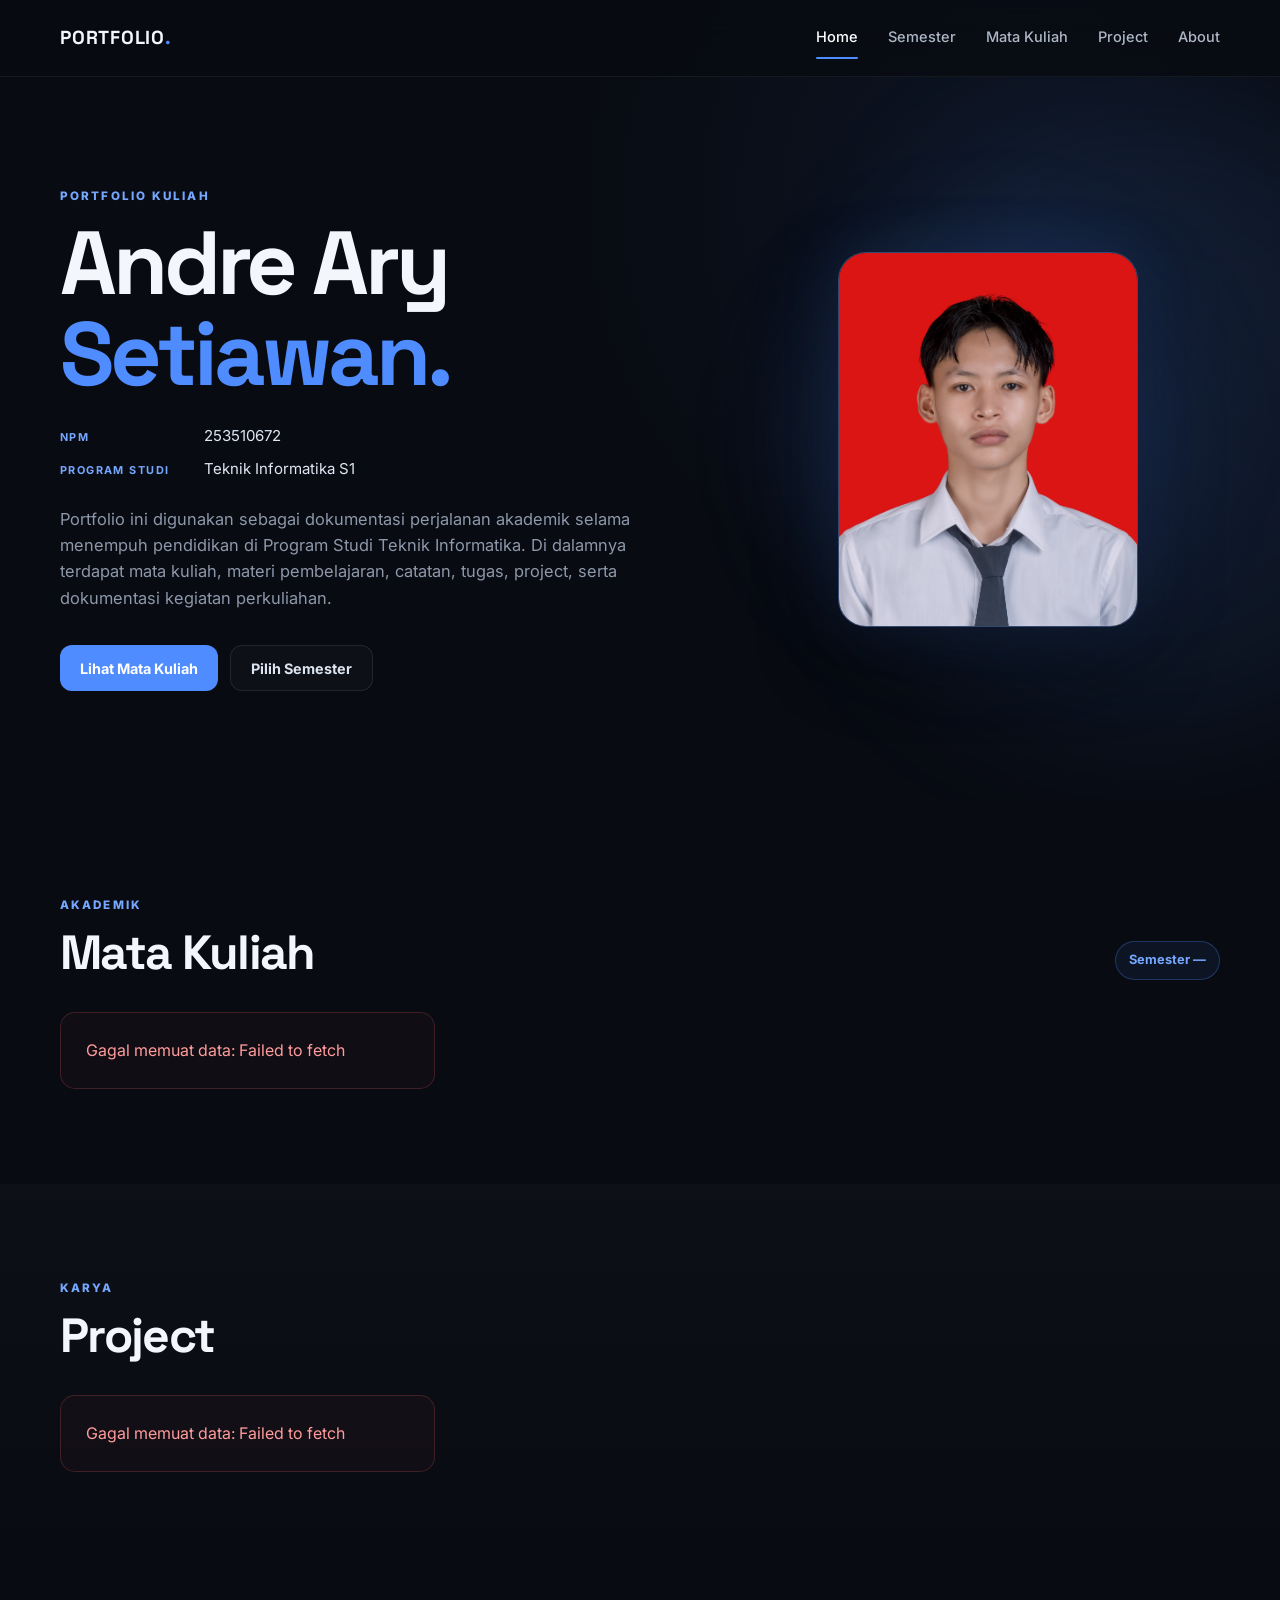
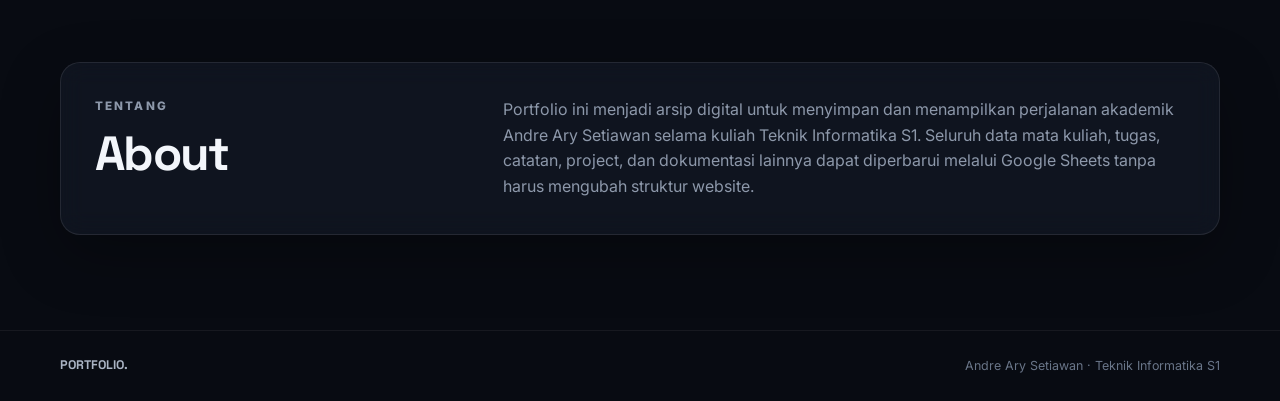
==== index.html @ a4e78502 "Add files via upload" ====
<!DOCTYPE html>
<html lang="id">
<head>
  <meta charset="UTF-8">
  <meta name="viewport" content="width=device-width, initial-scale=1.0">
  <meta name="description" content="Portfolio kuliah Andre Ary Setiawan - Teknik Informatika S1">
  <title>Portfolio | Home</title>
  <link rel="stylesheet" href="style.css">
</head>
<body data-page="home">

<header class="site-header">
  <nav class="navbar container">
    <a class="logo" href="index.html">PORTFOLIO<span>.</span></a>
    <button class="menu-toggle" type="button" aria-label="Buka menu" aria-expanded="false">☰</button>
    <div class="nav-links" id="navLinks">
      <a class="active" href="index.html">Home</a>
      <a href="semester.html">Semester</a>
      <a href="index.html#mata-kuliah">Mata Kuliah</a>
      <a href="index.html#project">Project</a>
      <a href="index.html#about">About</a>
    </div>
  </nav>
</header>

<main>
  <section class="hero">
    <div class="container hero-content">
      <div class="hero-profile">
        <div class="hero-info">
          <p class="eyebrow">PORTFOLIO KULIAH</p>
          <h1>Andre Ary<br><span>Setiawan.</span></h1>
          <div class="identity-list">
            <p><strong>NPM</strong><span>253510672</span></p>
            <p><strong>PROGRAM STUDI</strong><span>Teknik Informatika S1</span></p>
          </div>
          <p class="hero-text">
            Portfolio ini digunakan sebagai dokumentasi perjalanan akademik selama menempuh pendidikan di Program Studi Teknik Informatika. Di dalamnya terdapat mata kuliah, materi pembelajaran, catatan, tugas, project, serta dokumentasi kegiatan perkuliahan.
          </p>
          <div class="hero-actions">
            <a class="btn btn-primary" href="#mata-kuliah">Lihat Mata Kuliah</a>
            <a class="btn btn-ghost" href="semester.html">Pilih Semester</a>
          </div>
        </div>

        <div class="hero-photo-wrap">
          <div class="hero-photo-glow"></div>
          <div class="hero-photo-card">
            <img src="assets/andre-ary.jpg" alt="Foto Andre Ary Setiawan">
          </div>
        </div>
      </div>
    </div>
    <div class="hero-glow"></div>
  </section>

  <section class="section" id="mata-kuliah">
    <div class="container">
      <div class="section-heading">
        <div>
          <p class="eyebrow">AKADEMIK</p>
          <h2>Mata Kuliah</h2>
        </div>
        <div class="semester-badge" id="semesterBadge">Semester —</div>
      </div>
      <div id="courseList" class="card-grid">
        <div class="loading-card">Memuat mata kuliah...</div>
      </div>
    </div>
  </section>

  <section class="section section-alt" id="project">
    <div class="container">
      <div class="section-heading">
        <div>
          <p class="eyebrow">KARYA</p>
          <h2>Project</h2>
        </div>
      </div>
      <div id="projectList" class="card-grid project-grid">
        <div class="loading-card">Memuat project...</div>
      </div>
    </div>
  </section>

  <section class="section" id="about">
    <div class="container about-card">
      <div>
        <p class="eyebrow">TENTANG</p>
        <h2>About</h2>
      </div>
      <p>
        Portfolio ini menjadi arsip digital untuk menyimpan dan menampilkan perjalanan akademik Andre Ary Setiawan selama kuliah Teknik Informatika S1. Seluruh data mata kuliah, tugas, catatan, project, dan dokumentasi lainnya dapat diperbarui melalui Google Sheets tanpa harus mengubah struktur website.
      </p>
    </div>
  </section>
</main>

<footer class="footer">
  <div class="container footer-inner">
    <span>PORTFOLIO.</span>
    <span>Andre Ary Setiawan · Teknik Informatika S1</span>
  </div>
</footer>

<script src="script.js"></script>
</body>
</html>
---- style.css ----
@import url('https://fonts.googleapis.com/css2?family=Inter:wght@400;500;600;700;800&family=Space+Grotesk:wght@500;600;700&display=swap');

:root {
  --bg: #080b12;
  --bg-soft: #0d111a;
  --card: rgba(18, 24, 36, 0.72);
  --card-solid: #111824;
  --border: rgba(255, 255, 255, 0.09);
  --text: #f3f6fb;
  --muted: #8d98aa;
  --accent: #4f8cff;
  --accent-2: #76a7ff;
  --shadow: 0 20px 60px rgba(0, 0, 0, 0.28);
  --radius: 20px;
  --container: 1160px;
}

* { box-sizing: border-box; margin: 0; padding: 0; }

html { scroll-behavior: smooth; }

body {
  background:
    radial-gradient(circle at 80% 10%, rgba(79, 140, 255, 0.08), transparent 28rem),
    var(--bg);
  color: var(--text);
  font-family: "Inter", sans-serif;
  line-height: 1.6;
  min-height: 100vh;
}

a { color: inherit; text-decoration: none; }

.container {
  width: min(calc(100% - 40px), var(--container));
  margin-inline: auto;
}

/* NAVBAR */
.site-header {
  position: sticky;
  top: 0;
  z-index: 100;
  border-bottom: 1px solid rgba(255,255,255,0.06);
  background: rgba(8, 11, 18, 0.82);
  backdrop-filter: blur(18px);
}

.navbar {
  min-height: 76px;
  display: flex;
  align-items: center;
  justify-content: space-between;
  gap: 30px;
}

.logo {
  font-family: "Space Grotesk", sans-serif;
  font-size: 1.18rem;
  font-weight: 700;
  letter-spacing: 0.04em;
}

.logo span { color: var(--accent); }

.nav-links {
  display: flex;
  align-items: center;
  justify-content: flex-end;
  gap: 30px;
}

.nav-links a {
  position: relative;
  color: #aeb7c6;
  font-size: 0.91rem;
  font-weight: 500;
  transition: color .2s ease;
}

.nav-links a:hover,
.nav-links a.active { color: #fff; }

.nav-links a.active::after {
  content: "";
  position: absolute;
  left: 0;
  right: 0;
  bottom: -9px;
  height: 2px;
  border-radius: 10px;
  background: var(--accent);
}

.menu-toggle {
  display: none;
  border: 0;
  background: transparent;
  color: white;
  font-size: 1.45rem;
  cursor: pointer;
}

/* HERO */
.hero {
  position: relative;
  overflow: hidden;
  min-height: 650px;
  display: flex;
  align-items: center;
}

.hero-content {
  position: relative;
  z-index: 2;
  padding-block: 110px;
}

.hero h1,
.page-hero h1 {
  max-width: 850px;
  font-family: "Space Grotesk", sans-serif;
  font-size: clamp(2.8rem, 7vw, 5.8rem);
  line-height: 1.02;
  letter-spacing: -0.045em;
}

.hero h1 span { color: var(--accent); }

.hero-text {
  max-width: 640px;
  margin-top: 25px;
  color: var(--muted);
  font-size: 1.03rem;
}

.eyebrow {
  margin-bottom: 12px;
  color: var(--accent-2);
  font-size: 0.73rem;
  font-weight: 800;
  letter-spacing: 0.18em;
}

.hero-actions {
  display: flex;
  flex-wrap: wrap;
  gap: 12px;
  margin-top: 34px;
}

.hero-glow {
  position: absolute;
  width: 600px;
  height: 600px;
  right: -170px;
  top: 50px;
  border-radius: 50%;
  background: rgba(79, 140, 255, 0.09);
  filter: blur(70px);
}

/* BUTTONS */
.btn {
  display: inline-flex;
  align-items: center;
  justify-content: center;
  min-height: 46px;
  padding: 0 20px;
  border-radius: 12px;
  font-size: 0.9rem;
  font-weight: 700;
  transition: transform .2s ease, background .2s ease, border-color .2s ease;
}

.btn:hover { transform: translateY(-2px); }

.btn-primary {
  background: var(--accent);
  color: #fff;
}

.btn-primary:hover { background: #3d7ef5; }

.btn-ghost {
  border: 1px solid var(--border);
  background: rgba(255,255,255,0.025);
  color: #dce4ef;
}

/* SECTIONS */
.section { padding: 95px 0; }

.section-alt {
  background: linear-gradient(180deg, rgba(255,255,255,.018), transparent);
}

.section-heading {
  display: flex;
  align-items: end;
  justify-content: space-between;
  gap: 25px;
  margin-bottom: 32px;
}

.section-heading.compact { margin-bottom: 22px; }

.section-heading h2,
.about-card h2 {
  font-family: "Space Grotesk", sans-serif;
  font-size: clamp(2rem, 4vw, 3rem);
  line-height: 1.1;
  letter-spacing: -0.035em;
}

.semester-badge {
  border: 1px solid rgba(79,140,255,.28);
  background: rgba(79,140,255,.08);
  color: var(--accent-2);
  padding: 8px 13px;
  border-radius: 999px;
  font-size: .8rem;
  font-weight: 700;
}

/* CARDS */
.card-grid {
  display: grid;
  grid-template-columns: repeat(3, minmax(0, 1fr));
  gap: 18px;
}

.course-card,
.project-card,
.content-item,
.semester-card,
.about-card,
.loading-card {
  border: 1px solid var(--border);
  background: var(--card);
  box-shadow: var(--shadow);
  backdrop-filter: blur(12px);
}

.course-card,
.project-card {
  min-height: 210px;
  padding: 24px;
  border-radius: var(--radius);
  display: flex;
  flex-direction: column;
  justify-content: space-between;
  transition: transform .25s ease, border-color .25s ease, background .25s ease;
}

.course-card:hover,
.project-card:hover,
.semester-card:hover {
  transform: translateY(-5px);
  border-color: rgba(79,140,255,.36);
  background: rgba(21, 29, 44, .88);
}

.card-number {
  color: #697588;
  font-size: .72rem;
  font-weight: 800;
  letter-spacing: .12em;
}

.course-card h3,
.project-card h3 {
  margin-top: 16px;
  font-family: "Space Grotesk", sans-serif;
  font-size: 1.23rem;
  line-height: 1.3;
}

.card-link {
  margin-top: 22px;
  color: var(--accent-2);
  font-size: .82rem;
  font-weight: 700;
}

.project-platform {
  display: inline-flex;
  width: fit-content;
  padding: 6px 10px;
  border: 1px solid rgba(79,140,255,.2);
  border-radius: 999px;
  color: var(--accent-2);
  background: rgba(79,140,255,.07);
  font-size: .7rem;
  font-weight: 800;
}

.project-card p {
  margin-top: 12px;
  color: var(--muted);
  font-size: .88rem;
}

/* PAGE HERO */
.page-hero {
  padding: 100px 0 65px;
  border-bottom: 1px solid rgba(255,255,255,.05);
}

.page-hero h1 { font-size: clamp(2.7rem, 6vw, 5rem); }

.page-hero > .container > p:last-child {
  margin-top: 18px;
  color: var(--muted);
}

.back-link {
  display: inline-block;
  margin-bottom: 30px;
  color: var(--muted);
  font-size: .82rem;
  font-weight: 600;
}

.back-link:hover { color: white; }

/* SEMESTER */
.semester-grid {
  display: grid;
  grid-template-columns: repeat(4, minmax(0, 1fr));
  gap: 18px;
}

.semester-card {
  min-height: 155px;
  padding: 24px;
  border-radius: var(--radius);
  display: flex;
  flex-direction: column;
  justify-content: space-between;
}

.semester-card .number {
  color: var(--accent-2);
  font-size: .73rem;
  font-weight: 800;
  letter-spacing: .12em;
}

.semester-card h3 {
  font-family: "Space Grotesk", sans-serif;
  font-size: 1.3rem;
}

.semester-card small { color: var(--muted); }

.semester-card.current {
  border-color: rgba(79,140,255,.45);
  box-shadow: 0 0 0 1px rgba(79,140,255,.08), var(--shadow);
}

/* DETAIL */
.detail-sections {
  display: grid;
  gap: 60px;
}

.content-list {
  display: grid;
  gap: 12px;
}

.content-item {
  padding: 19px 20px;
  border-radius: 15px;
  display: flex;
  align-items: center;
  justify-content: space-between;
  gap: 20px;
}

.content-item .meta {
  min-width: 0;
}

.content-item .meta small {
  display: block;
  margin-bottom: 4px;
  color: var(--accent-2);
  font-size: .68rem;
  font-weight: 800;
  letter-spacing: .1em;
  text-transform: uppercase;
}

.content-item .meta h3 {
  font-size: .96rem;
  font-weight: 600;
}

.file-btn {
  flex: 0 0 auto;
  padding: 9px 13px;
  border: 1px solid rgba(79,140,255,.28);
  border-radius: 10px;
  background: rgba(79,140,255,.08);
  color: var(--accent-2);
  font-size: .76rem;
  font-weight: 700;
}

.empty-state {
  padding: 22px;
  border: 1px dashed rgba(255,255,255,.12);
  border-radius: 15px;
  color: var(--muted);
  font-size: .88rem;
}

/* ABOUT / FOOTER */
.about-card {
  padding: 34px;
  border-radius: var(--radius);
  display: grid;
  grid-template-columns: .7fr 1.3fr;
  gap: 40px;
}

.about-card p {
  color: var(--muted);
  max-width: 680px;
}

.footer {
  border-top: 1px solid rgba(255,255,255,.06);
  padding: 25px 0;
  color: #697588;
  font-size: .78rem;
}

.footer-inner {
  display: flex;
  align-items: center;
  justify-content: space-between;
  gap: 20px;
}

.footer-inner span:first-child {
  color: #aab4c4;
  font-family: "Space Grotesk", sans-serif;
  font-weight: 700;
}

/* LOADING */
.loading-card {
  grid-column: 1 / -1;
  padding: 28px;
  border-radius: var(--radius);
  color: var(--muted);
  text-align: center;
}

.error-state {
  padding: 25px;
  border: 1px solid rgba(255,100,100,.2);
  border-radius: 15px;
  background: rgba(255,80,80,.04);
  color: #ff9c9c;
}

/* RESPONSIVE */
@media (max-width: 900px) {
  .card-grid { grid-template-columns: repeat(2, minmax(0, 1fr)); }
  .semester-grid { grid-template-columns: repeat(2, minmax(0, 1fr)); }
  .about-card { grid-template-columns: 1fr; }
  .nav-links { gap: 20px; }
}

@media (max-width: 650px) {
  .container { width: min(calc(100% - 28px), var(--container)); }
  .navbar { min-height: 68px; }
  .menu-toggle { display: block; }
  .nav-links {
    position: absolute;
    top: calc(100% + 1px);
    left: 0;
    right: 0;
    display: none;
    flex-direction: column;
    align-items: stretch;
    gap: 0;
    padding: 8px 14px 15px;
    background: rgba(8,11,18,.97);
    border-bottom: 1px solid var(--border);
  }
  .nav-links.open { display: flex; }
  .nav-links a { padding: 12px 8px; }
  .nav-links a.active::after { display: none; }
  .hero { min-height: 580px; }
  .hero-content { padding-block: 80px; }
  .section { padding: 70px 0; }
  .section-heading { align-items: flex-start; flex-direction: column; }
  .card-grid,
  .semester-grid { grid-template-columns: 1fr; }
  .content-item { align-items: flex-start; flex-direction: column; }
  .file-btn { width: 100%; text-align: center; }
  .footer-inner { flex-direction: column; align-items: flex-start; }
}

/* HERO PROFILE */
.hero-profile {
  width: 100%;
  display: grid;
  grid-template-columns: minmax(0, 1.15fr) minmax(300px, .85fr);
  align-items: center;
  gap: 70px;
}

.hero-info { position: relative; z-index: 2; }

.hero-info h1 {
  max-width: 760px;
}

.identity-list {
  display: grid;
  gap: 8px;
  margin-top: 24px;
}

.identity-list p {
  display: flex;
  flex-wrap: wrap;
  gap: 12px;
  align-items: baseline;
  color: #dfe7f3;
  font-size: .94rem;
}

.identity-list strong {
  min-width: 132px;
  color: var(--accent-2);
  font-size: .68rem;
  letter-spacing: .13em;
}

.hero-photo-wrap {
  position: relative;
  min-height: 430px;
  display: flex;
  align-items: center;
  justify-content: center;
  z-index: 2;
}

.hero-photo-card {
  position: relative;
  width: min(100%, 300px);
  aspect-ratio: 4 / 5;
  overflow: hidden;
  border: 1px solid rgba(118,167,255,.34);
  border-radius: 28px;
  background: #101827;
  box-shadow: 0 30px 80px rgba(0,0,0,.36), 0 0 60px rgba(79,140,255,.13);
  transform: rotate(0deg);
}

.hero-photo-card img {
  width: 100%;
  height: 100%;
  display: block;
  object-fit: cover;
  object-position: center top;
}

.hero-photo-glow {
  position: absolute;
  width: 330px;
  height: 330px;
  border-radius: 50%;
  background: rgba(79,140,255,.18);
  filter: blur(65px);
}

.course-info {
  display: flex;
  flex-wrap: wrap;
  gap: 7px;
  margin-top: 15px;
}

.course-info span,
.course-meta-row span {
  display: inline-flex;
  align-items: center;
  width: fit-content;
  padding: 5px 9px;
  border: 1px solid rgba(79,140,255,.18);
  border-radius: 999px;
  background: rgba(79,140,255,.06);
  color: #9ebfff;
  font-size: .68rem;
  font-weight: 700;
}

.course-meta-row {
  display: flex;
  flex-wrap: wrap;
  gap: 8px;
  margin-top: 18px;
}

.course-hero h1 { margin-top: 3px; }

/* ACADEMIC */
.academic-grid {
  display: grid;
  grid-template-columns: repeat(3, minmax(0, 1fr));
  gap: 18px;
}

.academic-card {
  padding: 24px;
  border: 1px solid var(--border);
  border-radius: var(--radius);
  background: var(--card);
  box-shadow: var(--shadow);
}

.academic-semester {
  color: var(--accent-2);
  font-size: .72rem;
  font-weight: 800;
  letter-spacing: .12em;
}

.academic-values {
  display: grid;
  grid-template-columns: 1fr 1fr;
  gap: 12px;
  margin-top: 20px;
}

.academic-values div {
  padding: 15px;
  border-radius: 14px;
  background: rgba(255,255,255,.025);
  border: 1px solid rgba(255,255,255,.05);
}

.academic-values small {
  display: block;
  color: var(--muted);
  font-size: .7rem;
  font-weight: 700;
  letter-spacing: .1em;
}

.academic-values strong {
  display: block;
  margin-top: 3px;
  font-family: "Space Grotesk", sans-serif;
  font-size: 1.55rem;
}

.semester-academic {
  color: #b7c8e8;
  font-size: .8rem;
  font-weight: 600;
}

/* PRAKTIKUM */
.practicum-list {
  display: grid;
  gap: 16px;
}

.practicum-card {
  padding: 23px;
  border: 1px solid var(--border);
  border-radius: var(--radius);
  background: var(--card);
  box-shadow: var(--shadow);
}

.practicum-title h3 {
  margin-top: 8px;
  font-family: "Space Grotesk", sans-serif;
  font-size: 1.15rem;
}

.practicum-links {
  display: grid;
  grid-template-columns: repeat(4, minmax(0, 1fr));
  gap: 10px;
  margin-top: 20px;
}

.practicum-link {
  min-height: 52px;
  padding: 10px 12px;
  display: flex;
  align-items: center;
  justify-content: center;
  text-align: center;
  border: 1px solid rgba(79,140,255,.22);
  border-radius: 12px;
  background: rgba(79,140,255,.06);
  color: var(--accent-2);
  font-size: .76rem;
  font-weight: 700;
}

.practicum-link.disabled,
.file-btn.disabled,
.muted-link {
  color: #667287;
  border-color: rgba(255,255,255,.06);
  background: rgba(255,255,255,.02);
  cursor: default;
}

.practicum-link small {
  margin-left: 6px;
  font-size: .63rem;
  font-weight: 500;
}

.practicum-empty {
  padding: 25px;
  border: 1px dashed rgba(79,140,255,.22);
  border-radius: var(--radius);
  background: rgba(79,140,255,.035);
}

.practicum-empty strong {
  display: block;
  color: #dfe8f8;
  font-family: "Space Grotesk", sans-serif;
  font-size: 1rem;
}

.practicum-empty p {
  max-width: 760px;
  margin-top: 7px;
  color: var(--muted);
  font-size: .87rem;
}

@media (max-width: 900px) {
  .hero-profile {
    grid-template-columns: 1fr 300px;
    gap: 35px;
  }
  .academic-grid { grid-template-columns: repeat(2, minmax(0, 1fr)); }
  .practicum-links { grid-template-columns: repeat(2, minmax(0, 1fr)); }
}

@media (max-width: 650px) {
  .hero-profile {
    grid-template-columns: 1fr;
    gap: 35px;
  }
  .hero-content { padding-block: 65px; }
  .hero-info h1 { font-size: clamp(2.8rem, 14vw, 4.2rem); }
  .hero-photo-wrap {
    min-height: auto;
    justify-content: flex-start;
  }
  .hero-photo-card { width: min(82vw, 330px); }
  .identity-list p { display: grid; gap: 2px; }
  .academic-grid,
  .practicum-links { grid-template-columns: 1fr; }
  .academic-values { grid-template-columns: 1fr 1fr; }
}
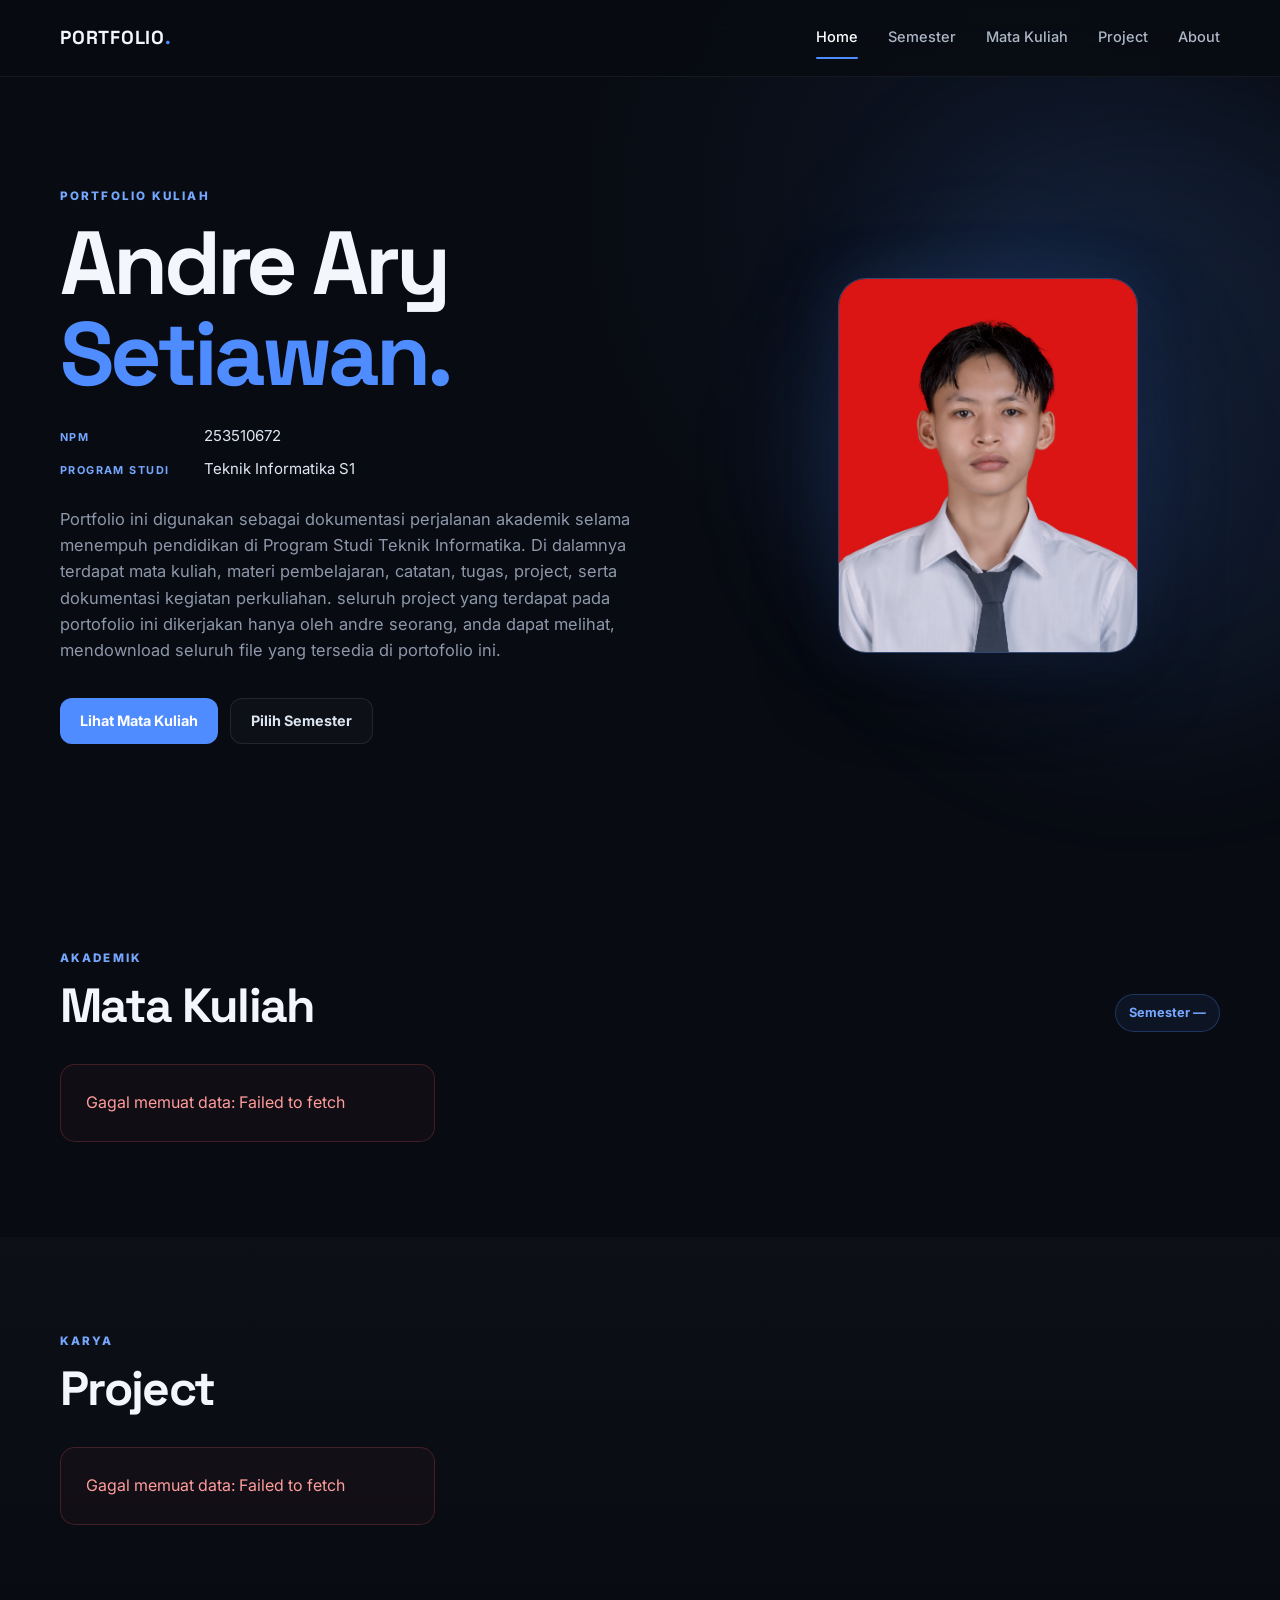
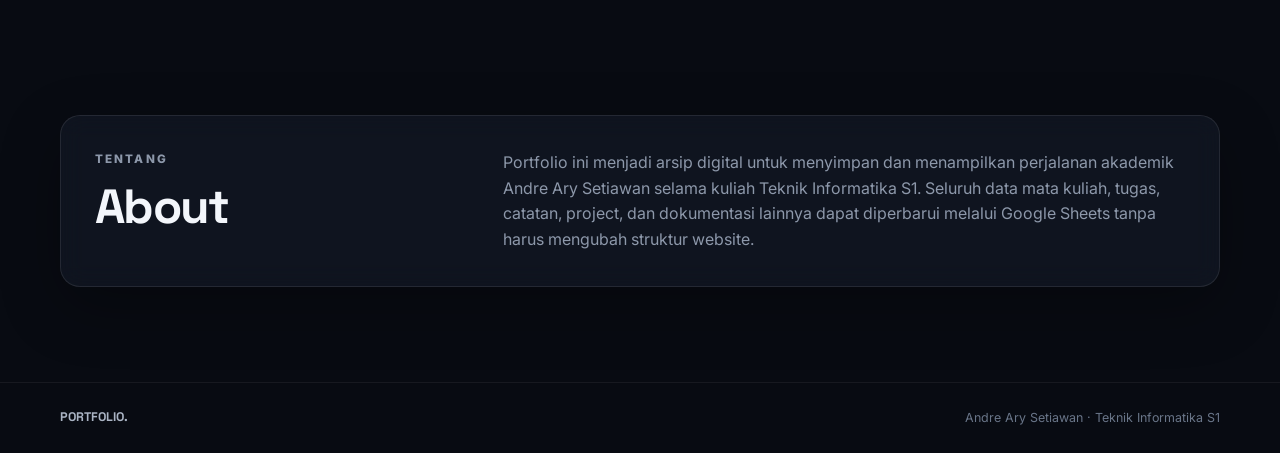
==== commit 1fbe1a0a: "Add files via upload" ====
--- a/index.html
+++ b/index.html
@@ -35,7 +35,7 @@
             <p><strong>PROGRAM STUDI</strong><span>Teknik Informatika S1</span></p>
           </div>
           <p class="hero-text">
-            Portfolio ini digunakan sebagai dokumentasi perjalanan akademik selama menempuh pendidikan di Program Studi Teknik Informatika. Di dalamnya terdapat mata kuliah, materi pembelajaran, catatan, tugas, project, serta dokumentasi kegiatan perkuliahan.
+            Portfolio ini digunakan sebagai dokumentasi perjalanan akademik selama menempuh pendidikan di Program Studi Teknik Informatika. Di dalamnya terdapat mata kuliah, materi pembelajaran, catatan, tugas, project, serta dokumentasi kegiatan perkuliahan. seluruh project yang terdapat pada portofolio ini dikerjakan hanya oleh andre seorang, anda dapat melihat, mendownload seluruh file yang tersedia di portofolio ini.
           </p>
           <div class="hero-actions">
             <a class="btn btn-primary" href="#mata-kuliah">Lihat Mata Kuliah</a>
